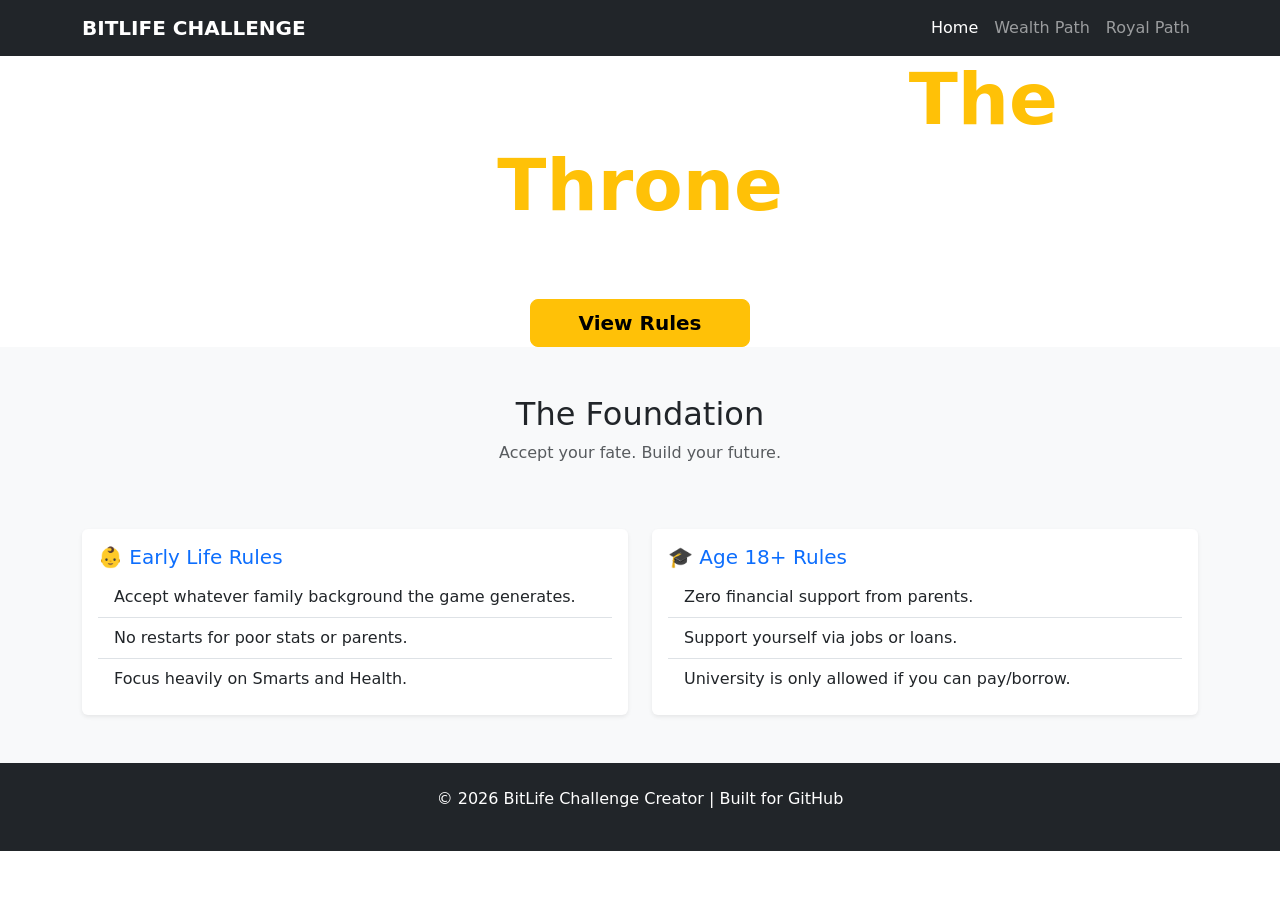
==== index.html @ 6302c819 "Create index.html for BitLife Challenge webpage This HTML file sets up the structure for the BitLife" ====
<!DOCTYPE html>
<html lang="en">
<head>
    <meta charset="UTF-8">
    <meta name="viewport" content="width=device-width, initial-scale=1.0">
    <title>BitLife Challenge | From Nothing to Throne</title>
    <link href="https://cdn.jsdelivr.net/npm/bootstrap@5.3.0/dist/css/bootstrap.min.css" rel="stylesheet">
    <link rel="stylesheet" href="style.css">
    <link href="https://fonts.googleapis.com/css2?family=Montserrat:wght@400;700&family=Playfair+Display:wght@700&display=swap" rel="stylesheet">
</head>
<body>

    <nav class="navbar navbar-expand-lg navbar-dark bg-dark sticky-top">
        <div class="container">
            <a class="navbar-brand fw-bold" href="index.html">BITLIFE CHALLENGE</a>
            <button class="navbar-toggler" type="button" data-bs-toggle="collapse" data-bs-target="#navbarNav">
                <span class="navbar-toggler-icon"></span>
            </button>
            <div class="collapse navbar-collapse" id="navbarNav">
                <ul class="navbar-nav ms-auto">
                    <li class="nav-item"><a class="nav-link active" href="index.html">Home</a></li>
                    <li class="nav-item"><a class="nav-link" href="wealth-path.html">Wealth Path</a></li>
                    <li class="nav-item"><a class="nav-link" href="royal-path.html">Royal Path</a></li>
                </ul>
            </div>
        </div>
    </nav>

    <header class="hero-section text-center text-white d-flex align-items-center">
        <div class="container">
            <h1 class="display-2 fw-bold mb-3">From Nothing to <span class="text-warning">The Throne</span></h1>
            <p class="lead mb-4">A high-stakes BitLife challenge. Will you build an empire or inherit a kingdom?</p>
            <a href="#rules" class="btn btn-warning btn-lg px-5 fw-bold">View Rules</a>
        </div>
    </header>

    <section id="rules" class="py-5 bg-light">
        <div class="container">
            <div class="row text-center mb-5">
                <div class="col">
                    <h2 class="section-title">The Foundation</h2>
                    <p class="text-muted">Accept your fate. Build your future.</p>
                </div>
            </div>
            
            <div class="row g-4">
                <div class="col-md-6">
                    <div class="card h-100 shadow-sm border-0">
                        <div class="card-body">
                            <h3 class="h5 card-title text-primary">👶 Early Life Rules</h3>
                            <ul class="list-group list-group-flush">
                                <li class="list-group-item">Accept whatever family background the game generates.</li>
                                <li class="list-group-item">No restarts for poor stats or parents.</li>
                                <li class="list-group-item">Focus heavily on Smarts and Health.</li>
                            </ul>
                        </div>
                    </div>
                </div>
                <div class="col-md-6">
                    <div class="card h-100 shadow-sm border-0">
                        <div class="card-body">
                            <h3 class="h5 card-title text-primary">🎓 Age 18+ Rules</h3>
                            <ul class="list-group list-group-flush">
                                <li class="list-group-item">Zero financial support from parents.</li>
                                <li class="list-group-item">Support yourself via jobs or loans.</li>
                                <li class="list-group-item">University is only allowed if you can pay/borrow.</li>
                            </ul>
                        </div>
                    </div>
                </div>
            </div>
        </div>
    </section>

    <footer class="bg-dark text-white text-center py-4">
        <p>© 2026 BitLife Challenge Creator | Built for GitHub</p>
    </footer>

    <script src="https://cdn.jsdelivr.net/npm/bootstrap@5.3.0/dist/js/bootstrap.bundle.min.js"></script>
    <script src="rules.js"></script>
</body>
</html>
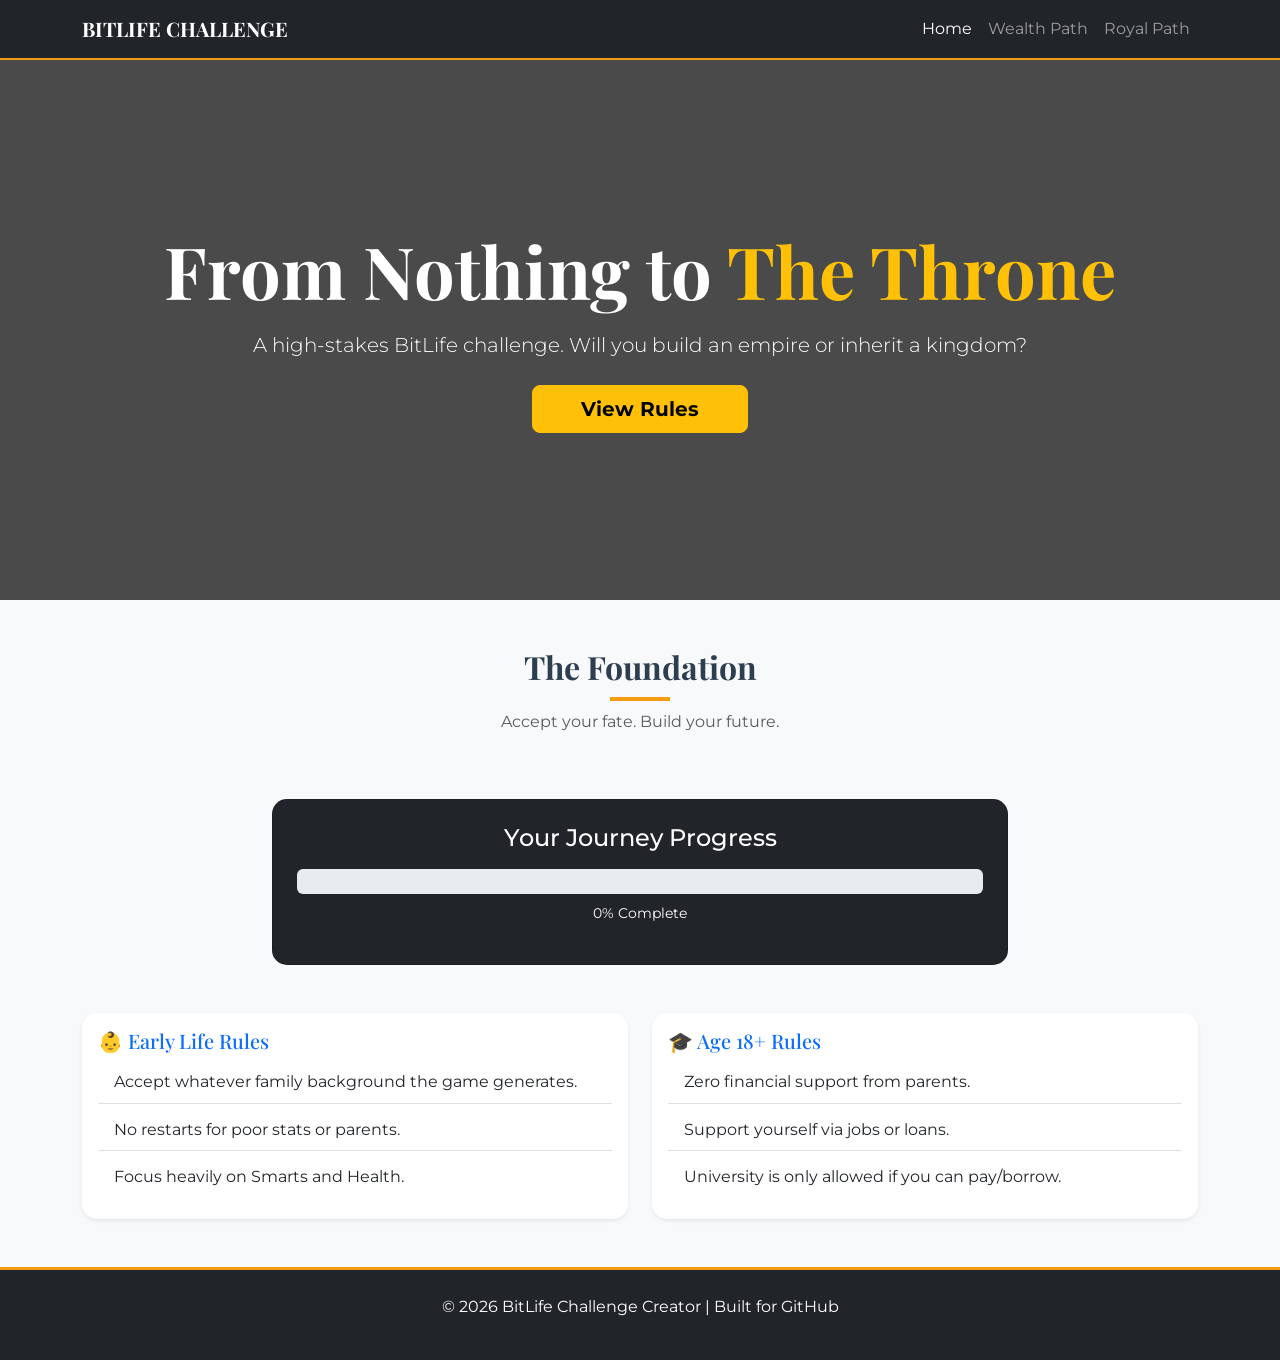
==== commit 3734f8ca: "Update index.html" ====
--- a/index.html
+++ b/index.html
@@ -42,6 +42,17 @@
                     <p class="text-muted">Accept your fate. Build your future.</p>
                 </div>
             </div>
+            <div class="row mb-5 justify-content-center">
+                <div class="col-md-8">
+                    <div class="card bg-dark text-white p-4">
+                        <h4 class="text-center mb-3">Your Journey Progress</h4>
+                        <div class="progress mb-2" style="height: 25px;">
+                            <div id="challengeProgress" class="progress-bar progress-bar-striped progress-bar-animated bg-warning" role="progressbar" style="width: 0%"></div>
+                        </div>
+                        <p id="progressPercentage" class="text-center small">0% Complete</p>
+                    </div>
+                </div>
+            </div>
             
             <div class="row g-4">
                 <div class="col-md-6">
--- a/style.css
+++ b/style.css
@@ -0,0 +1,86 @@
+/* Custom Styles for BitLife Challenge */
+
+:root {
+    --primary-color: #2c3e50;
+    --accent-color: #f39c12; /* Gold for the Throne */
+    --success-color: #27ae60; /* Money Green */
+    --dark-bg: #121212;
+    --light-text: #f8f9fa;
+}
+
+body {
+    font-family: 'Montserrat', sans-serif;
+    background-color: #f4f7f6;
+    color: var(--primary-color);
+    line-height: 1.6;
+}
+
+h1, h2, h3, .navbar-brand {
+    font-family: 'Playfair Display', serif;
+}
+
+/* Hero Section Styling */
+.hero-section {
+    height: 60vh;
+    background: linear-gradient(rgba(0, 0, 0, 0.7), rgba(0, 0, 0, 0.7)), 
+                url('https://images.unsplash.com/photo-1579621970563-ebec7560ff3e?auto=format&fit=crop&q=80&w=2071');
+    background-size: cover;
+    background-position: center;
+}
+
+/* Card Enhancements */
+.card {
+    transition: transform 0.3s ease, box-shadow 0.3s ease;
+    border-radius: 15px;
+    overflow: hidden;
+}
+
+.card:hover {
+    transform: translateY(-10px);
+    box-shadow: 0 10px 20px rgba(0,0,0,0.1) !important;
+}
+
+.section-title {
+    position: relative;
+    padding-bottom: 15px;
+    font-weight: 700;
+}
+
+.section-title::after {
+    content: '';
+    position: absolute;
+    bottom: 0;
+    left: 50%;
+    transform: translateX(-50%);
+    width: 60px;
+    height: 4px;
+    background-color: var(--accent-color);
+}
+
+/* Navigation */
+.navbar {
+    border-bottom: 2px solid var(--accent-color);
+}
+
+/* Path-Specific Styles */
+.wealth-header {
+    background-color: var(--success-color);
+    color: white;
+}
+
+.royal-header {
+    background-color: var(--primary-color);
+    color: var(--accent-color);
+}
+
+/* List Styling */
+.list-group-item {
+    background-color: transparent;
+    border-left: 4px solid var(--accent-color);
+    margin-bottom: 5px;
+}
+
+/* Footer */
+footer {
+    border-top: 3px solid var(--accent-color);
+}
